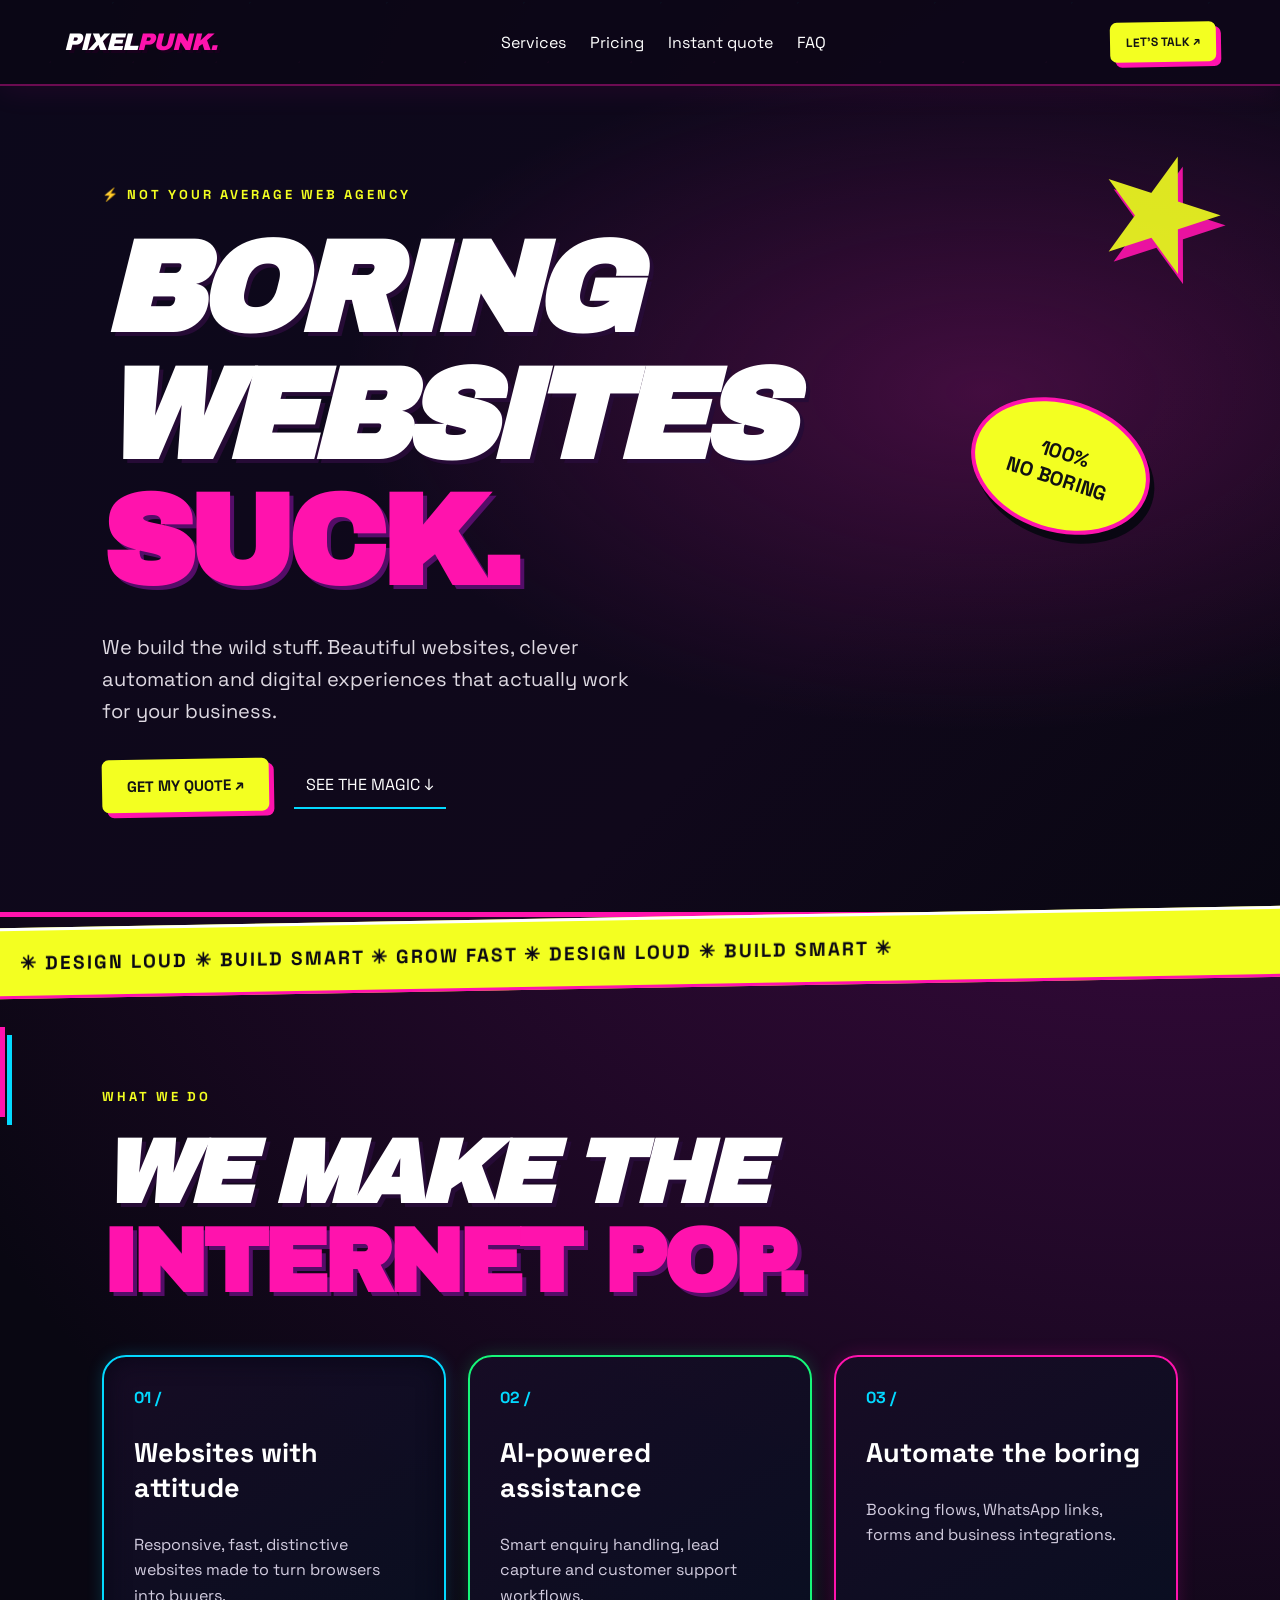
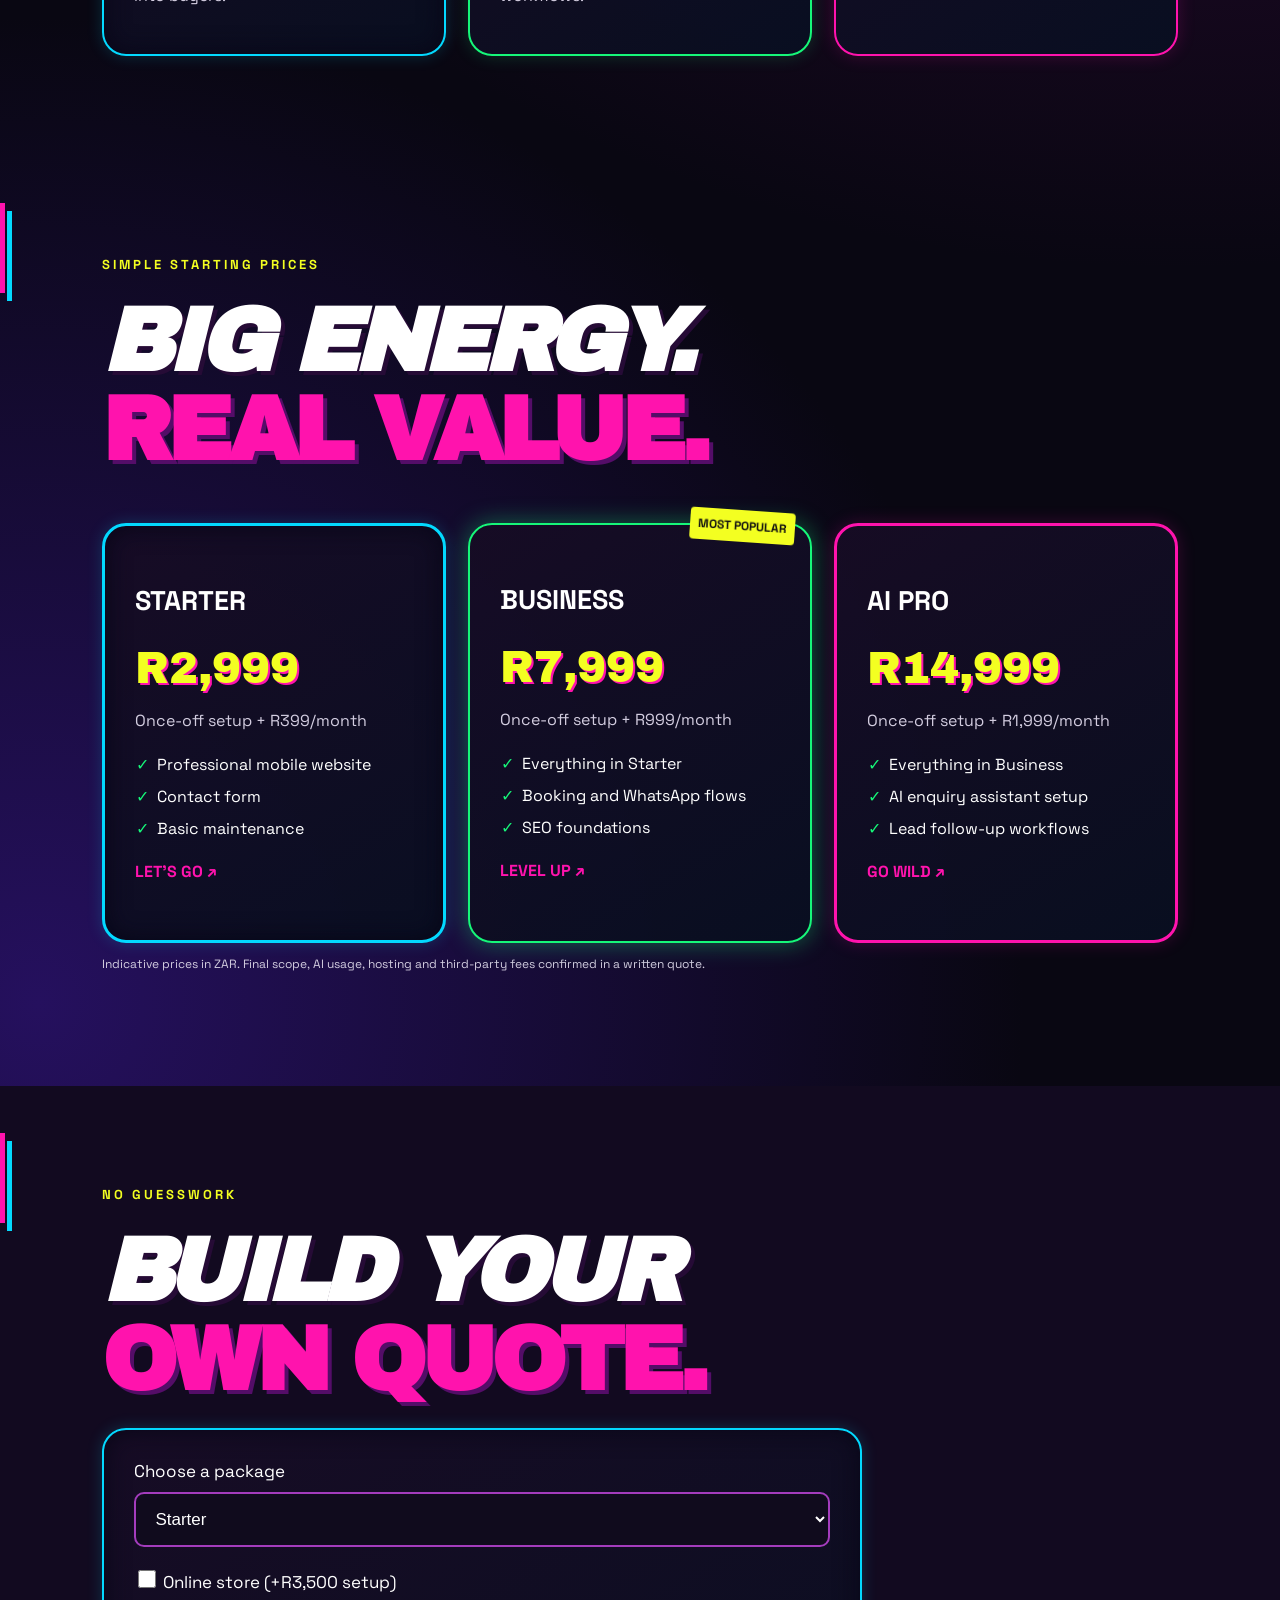
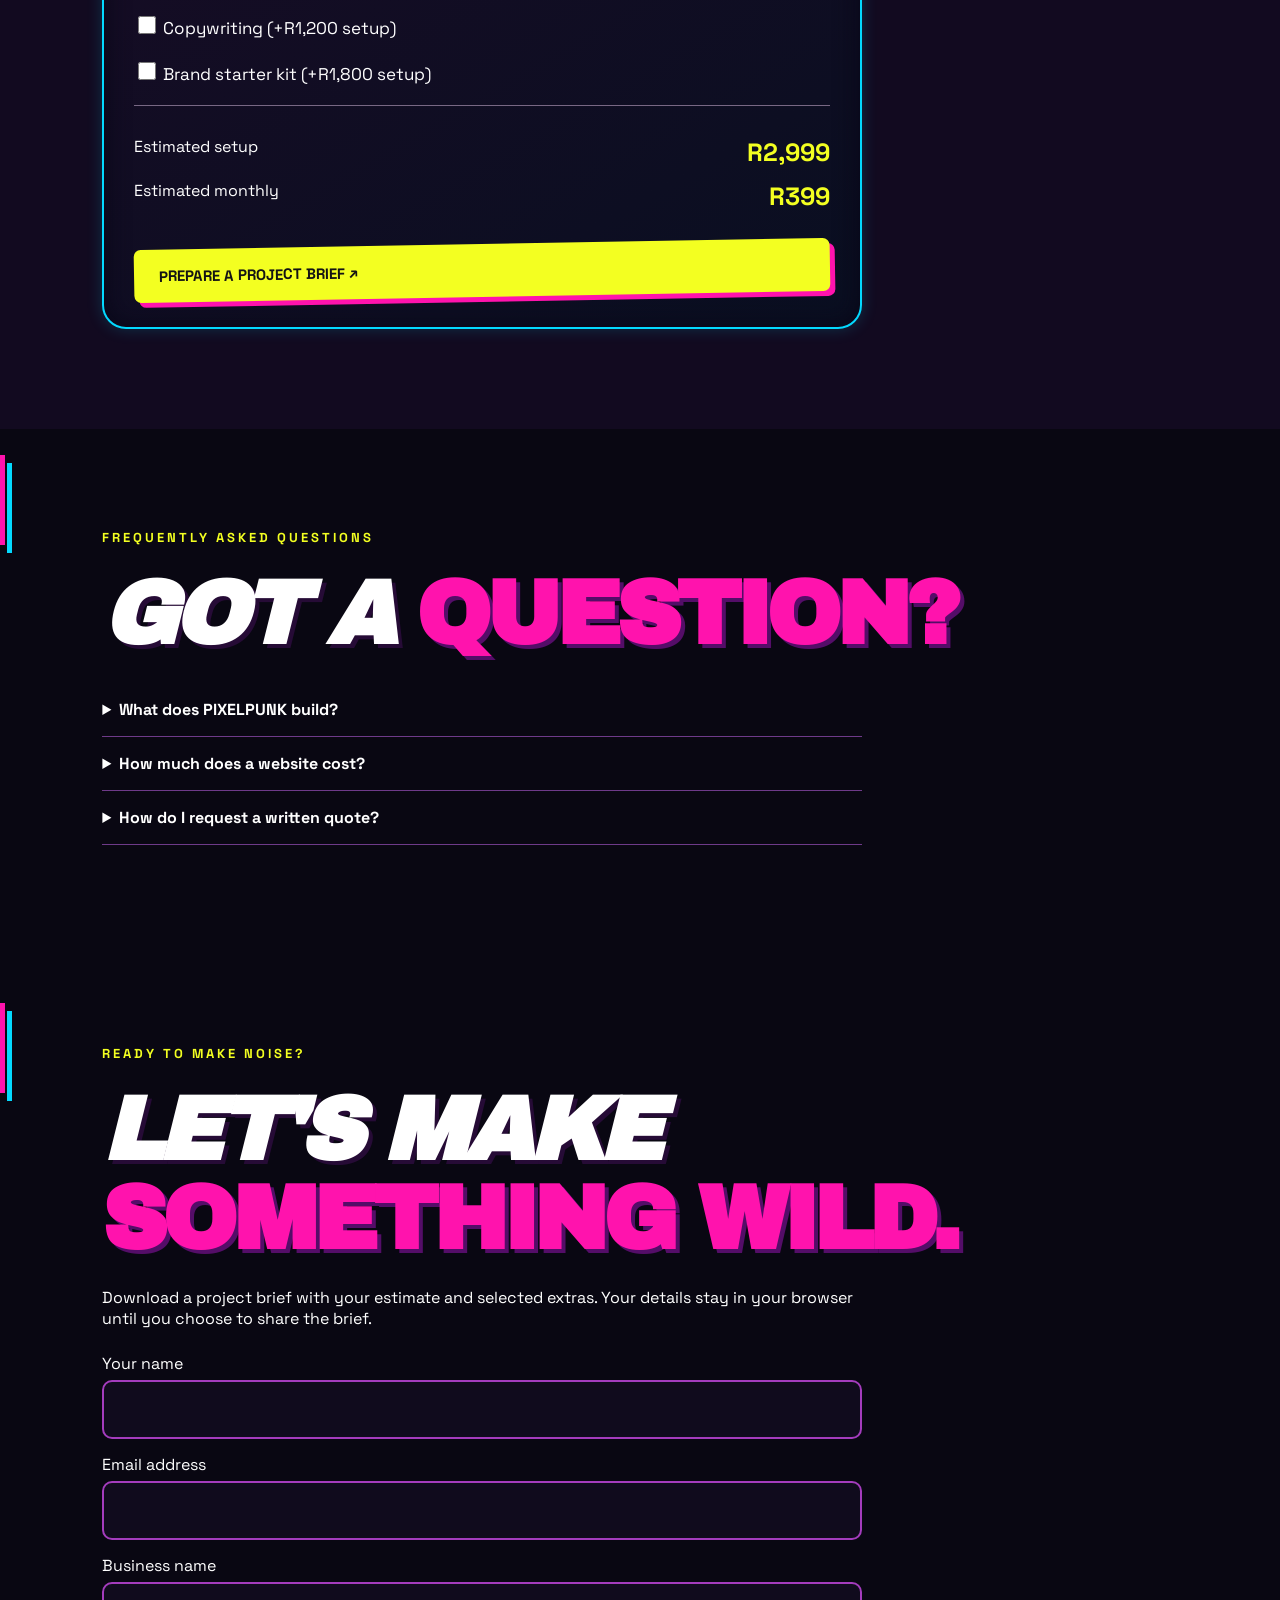
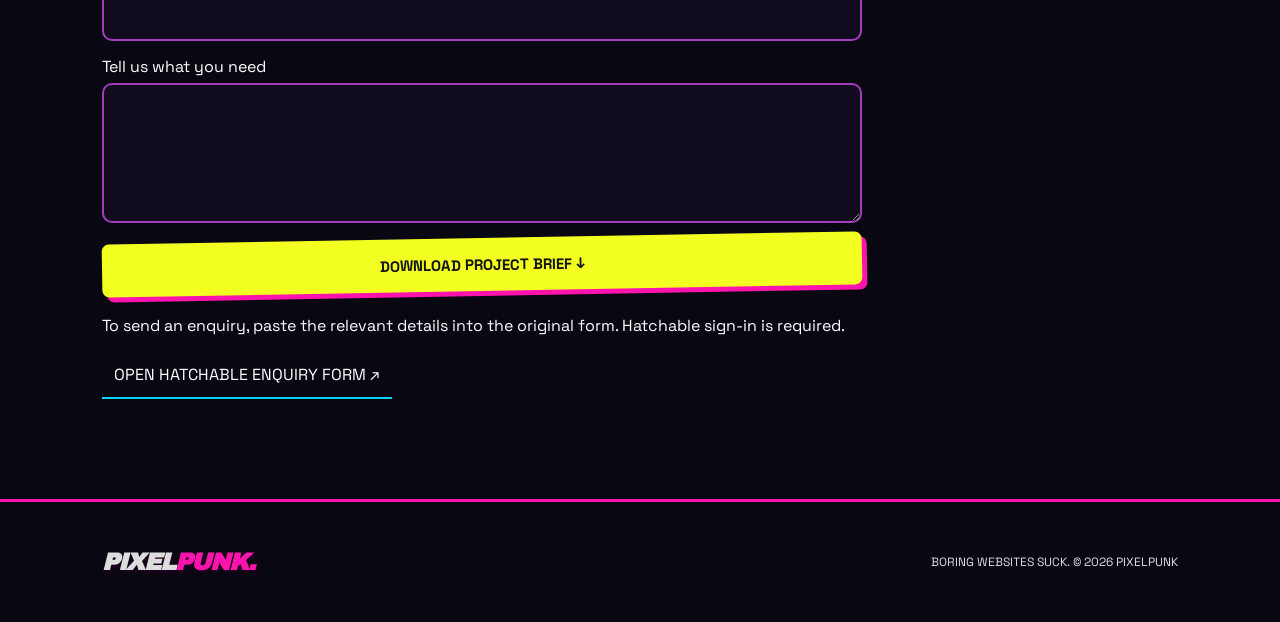
==== site/index.html @ e545143e "Migrate PIXELPUNK marketing site to GitHub Pages" ====
<!doctype html><html lang="en"><meta charset="utf-8"><meta name="viewport" content="width=device-width,initial-scale=1"><meta name="description" content="PIXELPUNK builds bold websites and smart business automations."><title>PIXELPUNK — Boring websites suck.</title><link rel="stylesheet" href="./style.css">
<body>
<header><a class="logo" href="./">PIXEL<span>PUNK.</span></a><nav><a href="#services">Services</a><a href="#pricing">Pricing</a><a href="#quote">Instant quote</a><a href="#help">FAQ</a></nav><a class="btn small" href="#contact">LET'S TALK ↗</a></header>
<main>
<section class="hero"><div class="eyebrow">⚡ NOT YOUR AVERAGE WEB AGENCY</div><h1>BORING<br>WEBSITES<br><em>SUCK.</em></h1><p>We build the wild stuff. Beautiful websites, clever automation and digital experiences that actually work for your business.</p><div class="actions"><a class="btn" href="#quote">GET MY QUOTE ↗</a><a class="outline" href="#services">SEE THE MAGIC ↓</a></div><div class="sticker">100%<br>NO BORING</div></section>
<section class="marquee">✳ DESIGN LOUD ✳ BUILD SMART ✳ GROW FAST ✳ DESIGN LOUD ✳ BUILD SMART ✳</section>
<section id="services"><div class="eyebrow">WHAT WE DO</div><h2>WE MAKE THE<br><em>INTERNET POP.</em></h2><div class="cards">
<article><b>01 /</b><h3>Websites with attitude</h3><p>Responsive, fast, distinctive websites made to turn browsers into buyers.</p></article>
<article><b>02 /</b><h3>AI-powered assistance</h3><p>Smart enquiry handling, lead capture and customer support workflows.</p></article>
<article><b>03 /</b><h3>Automate the boring</h3><p>Booking flows, WhatsApp links, forms and business integrations.</p></article></div></section>
<section id="pricing"><div class="eyebrow">SIMPLE STARTING PRICES</div><h2>BIG ENERGY.<br><em>REAL VALUE.</em></h2><div class="cards pricing">
<article><h3>STARTER</h3><div class="price">R2,999</div><p>Once-off setup + R399/month</p><ul><li>Professional mobile website</li><li>Contact form</li><li>Basic maintenance</li></ul><a href="#contact">LET'S GO ↗</a></article>
<article class="featured"><div class="flag">MOST POPULAR</div><h3>BUSINESS</h3><div class="price">R7,999</div><p>Once-off setup + R999/month</p><ul><li>Everything in Starter</li><li>Booking and WhatsApp flows</li><li>SEO foundations</li></ul><a href="#contact">LEVEL UP ↗</a></article>
<article><h3>AI PRO</h3><div class="price">R14,999</div><p>Once-off setup + R1,999/month</p><ul><li>Everything in Business</li><li>AI enquiry assistant setup</li><li>Lead follow-up workflows</li></ul><a href="#contact">GO WILD ↗</a></article></div><p class="fine">Indicative prices in ZAR. Final scope, AI usage, hosting and third-party fees confirmed in a written quote.</p></section>
<section id="quote"><div class="eyebrow">NO GUESSWORK</div><h2>BUILD YOUR<br><em>OWN QUOTE.</em></h2><div class="quote"><label>Choose a package<select id="package"><option value="0">Starter</option><option value="1">Business</option><option value="2">AI Pro</option></select></label><label><input type="checkbox" id="shop"> Online store (+R3,500 setup)</label><label><input type="checkbox" id="copy"> Copywriting (+R1,200 setup)</label><label><input type="checkbox" id="brand"> Brand starter kit (+R1,800 setup)</label><div class="total" aria-live="polite"><div>Estimated setup <strong id="setup">R2,999</strong></div><div>Estimated monthly <strong id="monthly">R399</strong></div></div><a class="btn" href="#contact">PREPARE A PROJECT BRIEF ↗</a></div></section>
<section id="help"><div class="eyebrow">FREQUENTLY ASKED QUESTIONS</div><h2>GOT A <em>QUESTION?</em></h2>
<div class="faq">
<details><summary>What does PIXELPUNK build?</summary><p>We build responsive websites, booking and WhatsApp flows, and AI-powered enquiry and follow-up workflows.</p></details>
<details><summary>How much does a website cost?</summary><p>See our <a href="#pricing">starting prices</a> and use the <a href="#quote">quote calculator</a> to estimate setup and monthly costs in ZAR. Final scope and fees are confirmed in a written quote.</p></details>
<details><summary>How do I request a written quote?</summary><p>Download your <a href="#contact">project brief</a>, then use the original Hatchable enquiry form after signing in.</p></details>
</div></section>
<section id="contact"><div class="eyebrow">READY TO MAKE NOISE?</div><h2>LET'S MAKE<br><em>SOMETHING WILD.</em></h2><p>Download a project brief with your estimate and selected extras. Your details stay in your browser until you choose to share the brief.</p>
<form id="lead">
<label>Your name<input name="name" autocomplete="name" required maxlength="120"></label>
<label>Email address<input name="email" type="email" autocomplete="email" required maxlength="200"></label>
<label>Business name<input name="business" autocomplete="organization" required maxlength="150"></label>
<label>Tell us what you need<textarea name="details" maxlength="3000" required></textarea></label>
<button class="btn" type="submit" disabled>DOWNLOAD PROJECT BRIEF ↓</button>
<noscript>Enable JavaScript to calculate your estimate and download your brief.</noscript>
</form>
<p>To send an enquiry, paste the relevant details into the original form. Hatchable sign-in is required.</p>
<a class="outline" href="https://pixelpunk.hatchable.site/brief.html">OPEN HATCHABLE ENQUIRY FORM ↗</a></section></main>
<footer><strong>PIXEL<span>PUNK.</span></strong><p>BORING WEBSITES SUCK. © 2026 PIXELPUNK</p></footer>
<script src="./app.js"></script></body></html>
---- site/style.css ----
@import url('https://fonts.googleapis.com/css2?family=Space+Grotesk:wght@400;500;600;700&family=Archivo+Black&display=swap');:root{--dark:#111016;--lime:#e1ff42;--pink:#ff4dba;--muted:#bcb7c6}*{box-sizing:border-box}html{scroll-behavior:smooth}body{margin:0;background:var(--dark);color:#fff;font-family:'Space Grotesk',sans-serif}a{color:inherit;text-decoration:none}header{display:flex;align-items:center;justify-content:space-between;gap:20px;padding:22px 5%;border-bottom:1px solid #36323b}header nav{display:flex;gap:24px}header nav a:hover{color:var(--lime)}.logo,footer strong{font-family:'Archivo Black';font-size:24px;letter-spacing:-2px}.logo span,footer span{color:var(--pink)}.btn{display:inline-block;border:0;background:var(--lime);color:#141414;padding:17px 25px;font-family:inherit;font-size:15px;font-weight:700;cursor:pointer;transform:rotate(-1deg)}.btn:hover{background:var(--pink)}.small{font-size:12px;padding:12px 16px}.hero{min-height:690px;padding:100px 8%;position:relative;overflow:hidden;background:radial-gradient(ellipse at 85% 45%,#642057 0,transparent 42%)}.eyebrow{color:var(--lime);font-weight:700;letter-spacing:3px;font-size:13px}.hero h1,h2{font-family:'Archivo Black';font-weight:900;letter-spacing:-5px;line-height:.99;margin:24px 0;font-size:clamp(65px,11vw,155px)}em{color:var(--pink);font-style:normal}.hero p{max-width:540px;color:#ded9e2;font-size:20px;line-height:1.6}.actions{display:flex;gap:25px;align-items:center;margin-top:32px}.outline{border-bottom:2px solid var(--pink);padding:12px}.sticker{position:absolute;right:10%;top:38%;border-radius:50%;background:var(--lime);color:#111;font-weight:900;text-align:center;padding:36px;transform:rotate(18deg);font-size:20px}.marquee{background:var(--lime);color:#151515;font-weight:900;font-size:19px;padding:20px;overflow:hidden;white-space:nowrap;letter-spacing:2px}section:not(.hero):not(.marquee){padding:100px 8%}h2{font-size:clamp(48px,7vw,100px)}.cards{display:grid;grid-template-columns:repeat(3,1fr);gap:18px;margin-top:48px}.cards article{position:relative;background:#211d29;border:1px solid #4b4353;padding:32px;min-height:245px}.cards article b{color:var(--pink)}h3{font-size:27px}.cards p,.fine{color:var(--muted);line-height:1.6}.pricing article{min-height:410px}.pricing .featured{border:2px solid var(--lime)}.flag{position:absolute;top:-15px;right:15px;background:var(--lime);color:#111;padding:8px;font-weight:bold;font-size:12px}.price{font-family:'Archivo Black';font-size:38px;color:var(--lime)}ul{padding-left:22px;line-height:2}.pricing article a{color:var(--pink);font-weight:bold}.fine{font-size:12px}#quote{background:#1d1823}.quote{max-width:660px;display:grid;gap:20px;background:#2a2432;padding:32px;border:1px solid #57485f}.quote label{display:block;font-size:17px}.quote select{display:block;margin-top:10px;width:100%;padding:15px;background:#141019;color:white;border:1px solid #786884;font-size:17px}.quote input{accent-color:var(--lime);width:18px;height:18px}.total{border-top:1px solid #786884;padding-top:18px}.total div{display:flex;justify-content:space-between;margin:12px 0}.total strong{color:var(--lime);font-size:25px}form{max-width:680px;display:grid;gap:15px}form input,form textarea{background:#211c28;border:1px solid #5c5165;color:white;padding:17px;font:inherit;width:100%}form textarea{min-height:140px}#feedback{color:var(--lime)}footer{display:flex;align-items:center;justify-content:space-between;gap:20px;padding:40px 8%;border-top:1px solid #38313f;color:#ddd}footer p{font-size:12px}@media(max-width:800px){header nav{display:none}.hero{padding:90px 6%;min-height:620px}.sticker{top:45%;right:5%;padding:16px;font-size:12px;opacity:.8}.cards{grid-template-columns:1fr}section:not(.hero):not(.marquee){padding:65px 6%}h2,.hero h1{letter-spacing:-3px}footer{flex-direction:column;align-items:flex-start}}
/* PIXELPUNK poster identity — universal brand system */
:root{--dark:#090712;--lime:#f3ff21;--pink:#ff13ad;--cyan:#03d9ff;--purple:#ad35ff;--green:#16f779;--muted:#d3cde0;--panel:#100b1d;--stroke:#6e3a89}body{background:radial-gradient(circle at 92% 8%,#440a48 0,transparent 28%),radial-gradient(circle at 3% 48%,#25105e 0,transparent 32%),#090712;color:#fff;min-height:100vh}body:before{content:"";position:fixed;inset:0;z-index:-1;pointer-events:none;opacity:.28;background-image:radial-gradient(#ff15a4 1px,transparent 1px),radial-gradient(#08d9ff 1px,transparent 1px);background-size:83px 83px,137px 137px;background-position:9px 21px,44px 71px}header{background:#0a0715e8;border-bottom:2px solid #ff13ad66;box-shadow:0 5px 30px #ff13ad14;position:relative;z-index:2}.logo,footer strong{font-style:italic;text-shadow:3px 3px 0 #18001c;letter-spacing:-1px}.logo span,footer span{color:var(--pink)}.btn,button:not(.btn){border-radius:7px;box-shadow:5px 5px 0 #ff13ad;font-weight:900;transition:transform .2s,box-shadow .2s}.btn:hover,button:hover{transform:translate(-2px,-2px) rotate(-1deg);box-shadow:7px 7px 0 #03d9ff}.hero{background:radial-gradient(ellipse at 77% 37%,#64105799 0,transparent 46%),linear-gradient(135deg,#0c081b,#10081b 65%,#090712);border-bottom:5px solid var(--pink);min-height:600px}.hero:after{content:"★";position:absolute;right:4%;top:6%;font-size:clamp(70px,12vw,180px);line-height:1;color:var(--lime);transform:rotate(18deg);text-shadow:8px 8px 0 #ff13ad;opacity:.9;pointer-events:none}.hero h1,h2{font-style:italic;text-transform:uppercase;text-shadow:4px 4px 0 #260b36;letter-spacing:-.055em}.hero h1{font-size:clamp(62px,10vw,150px);position:relative;z-index:1}.hero em,h2 em{color:var(--pink);text-shadow:4px 4px 0 #540d68}.eyebrow{color:var(--lime);font-weight:900}.marquee{background:var(--lime);color:#090712;transform:skewY(-1deg);border-top:3px solid #fff;border-bottom:3px solid #ff13ad}.cards{gap:22px}.cards article,.quote,article.quote{background:linear-gradient(150deg,#170c25f5,#090f21f5);border:2px solid var(--cyan);border-radius:24px;box-shadow:0 0 16px #00d9ff30,inset 0 0 24px #080617;padding:30px;transition:transform .2s,box-shadow .2s}.cards article:nth-child(3n + 2){border-color:var(--green);box-shadow:0 0 18px #16f77930}.cards article:nth-child(3n){border-color:var(--pink);box-shadow:0 0 18px #ff13ad30}.cards article:hover{transform:translateY(-5px)}.cards article b{color:var(--cyan)}.cards article h3{font-weight:900;color:white}.pricing article{border-width:3px;min-height:420px}.pricing article.featured{border-color:var(--green);box-shadow:0 0 24px #16f77960}.pricing article .price{color:var(--lime);text-shadow:2px 2px 0 #ff13ad;font-size:clamp(35px,3.4vw,56px)}.pricing article ul{list-style:"✓  ";padding-left:22px}.pricing article li::marker{color:var(--green)}.flag{border-radius:4px;transform:rotate(4deg)}.sticker{background:var(--lime);border:4px solid #ff13ad;box-shadow:7px 7px 0 #090712}.outline{border-color:var(--cyan)}.quote,form{max-width:760px}input,textarea,select,form input,form textarea,.quote select{border:2px solid #a43cbd;background:#100b1d;color:#fff;border-radius:10px;outline-offset:3px}input:focus,textarea:focus,select:focus{outline:2px solid var(--cyan)}section:not(.hero):not(.marquee){position:relative}section:not(.hero):not(.marquee):before{content:"";position:absolute;left:0;top:5%;width:5px;height:90px;background:var(--pink);box-shadow:7px 8px 0 var(--cyan)}#quote{background:#120a20}footer{background:#090712;border-top:3px solid var(--pink)}.fine{color:#d3cde0}button{cursor:pointer}a:focus-visible,button:focus-visible{outline:3px solid var(--lime);outline-offset:3px}@media(max-width:800px){.hero:after{font-size:70px;right:1%;top:4%;opacity:.55}.cards article{border-radius:18px}.hero{min-height:570px}.hero h1{font-size:clamp(56px,12vw,90px)}.btn{max-width:100%}}@media(prefers-reduced-motion:reduce){*,*:before,*:after{scroll-behavior:auto!important;transition:none!important}}
.faq { max-width: 760px; }
.faq details { padding: 16px 0; border-bottom: 1px solid var(--stroke); }
.faq summary { cursor: pointer; font-weight: 700; }
.faq a { text-decoration: underline; }
#lead { margin: 24px 0; }
#lead input, #lead textarea { display: block; margin-top: 6px; }
#contact > p { max-width: 760px; }
#contact > .outline { display: inline-block; max-width: 100%; }
@media (max-width: 420px) {
  .hero h1 { font-size: clamp(40px, 13vw, 56px); }
  h2 { font-size: clamp(33px, 10vw, 48px); }
  .actions, .total div { flex-wrap: wrap; gap: 12px; }
  .sticker { top: 55%; }
}
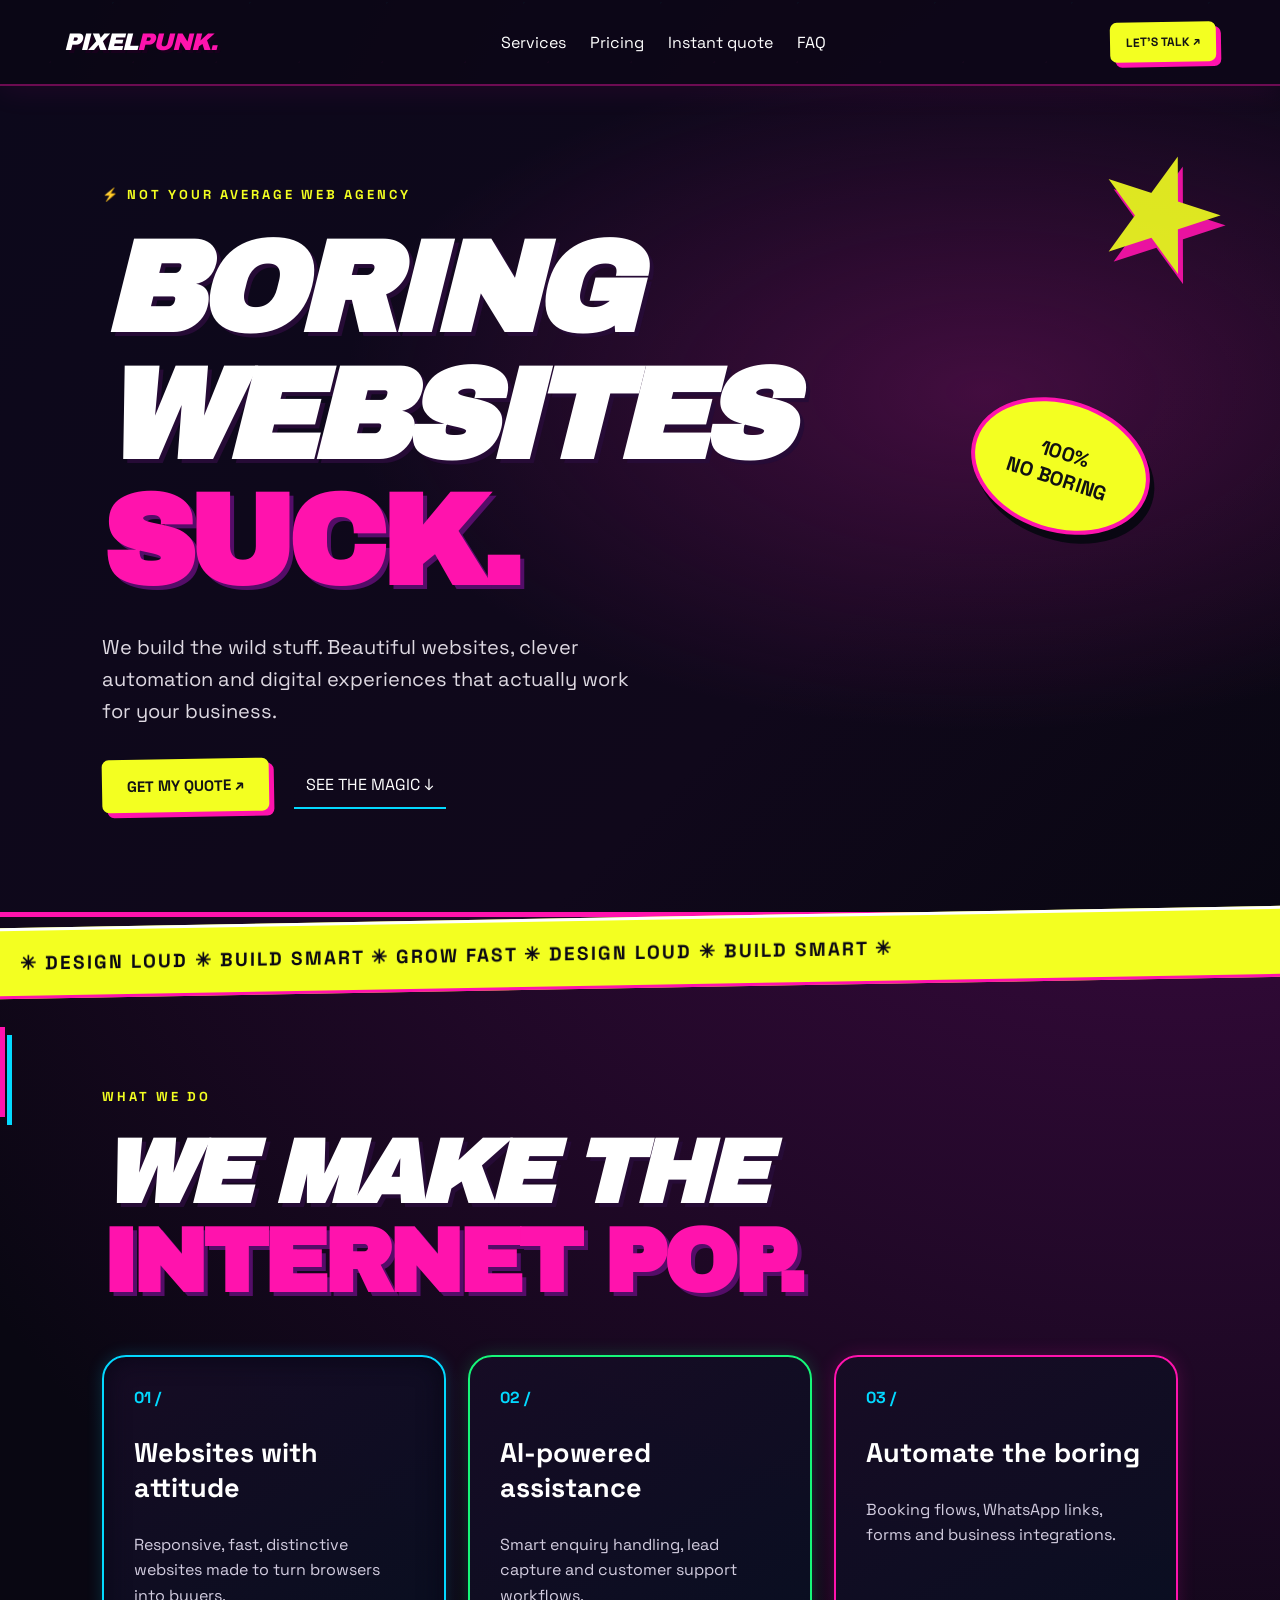
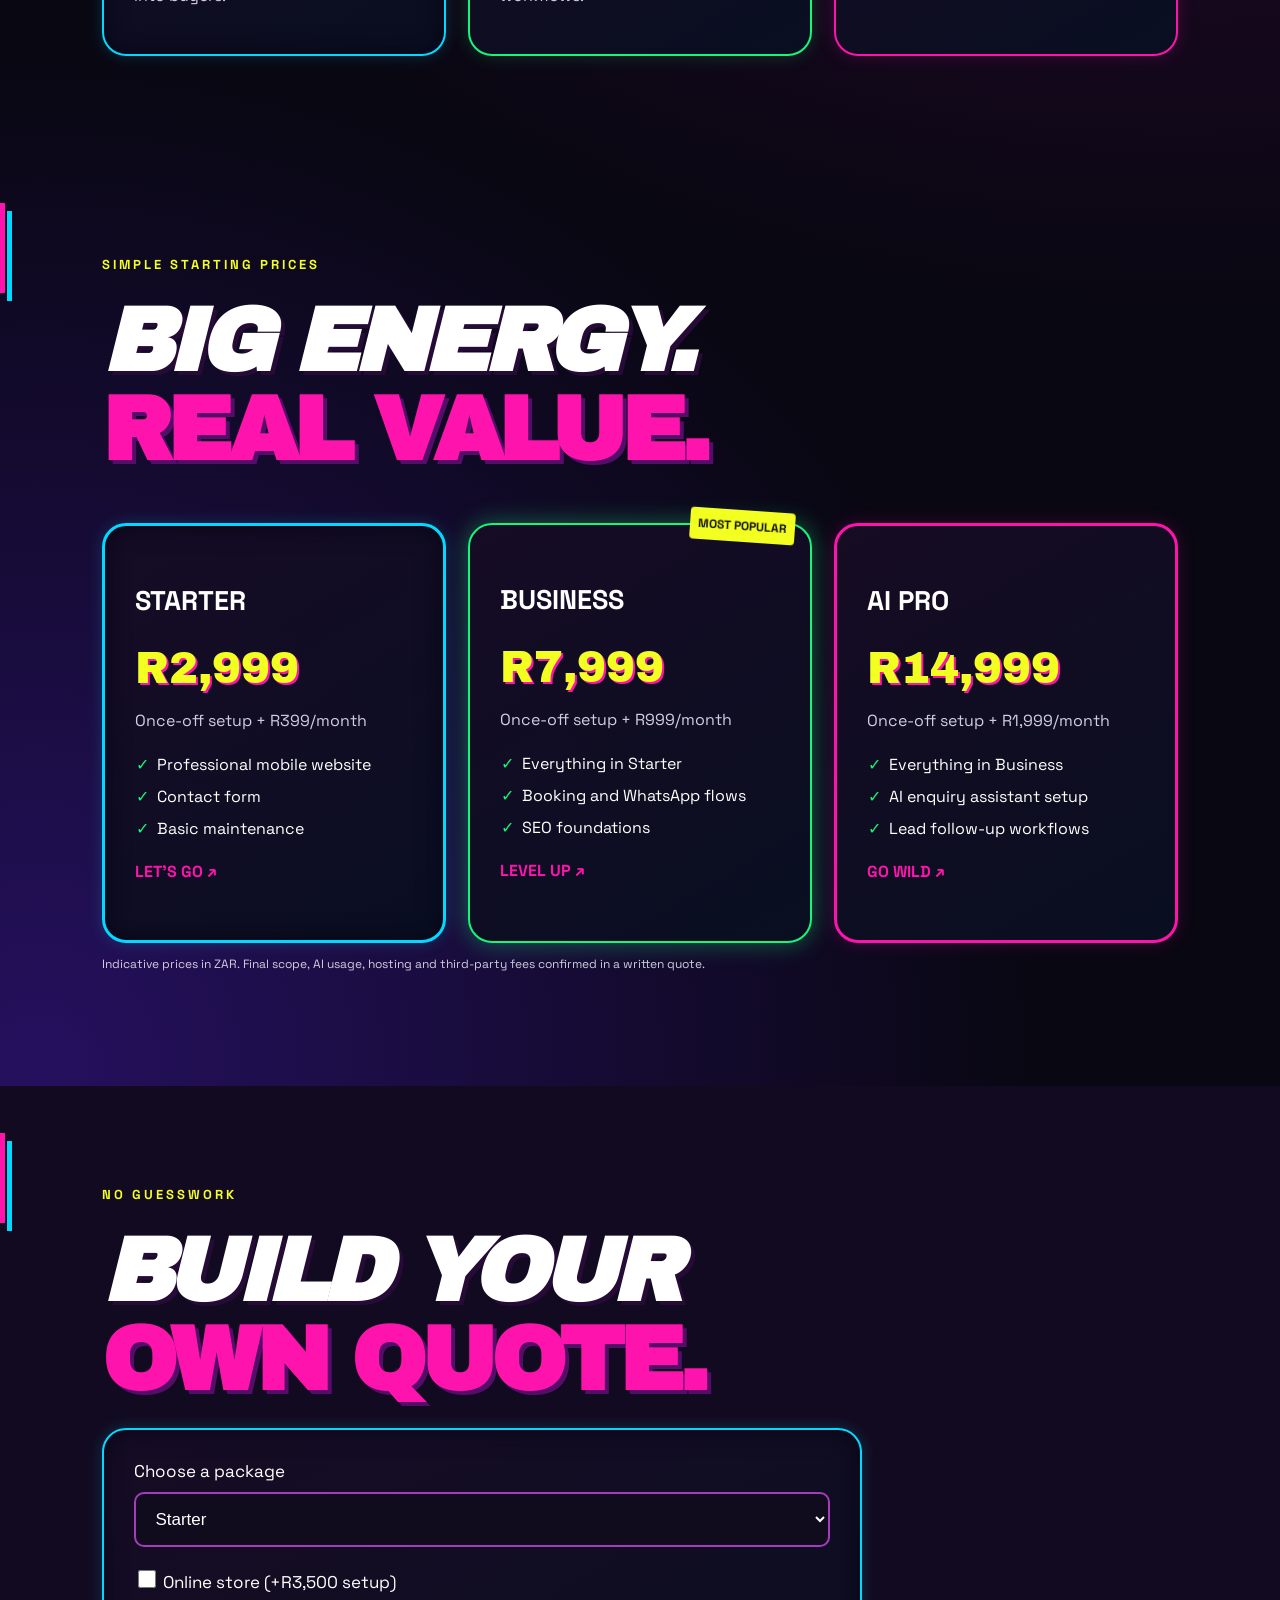
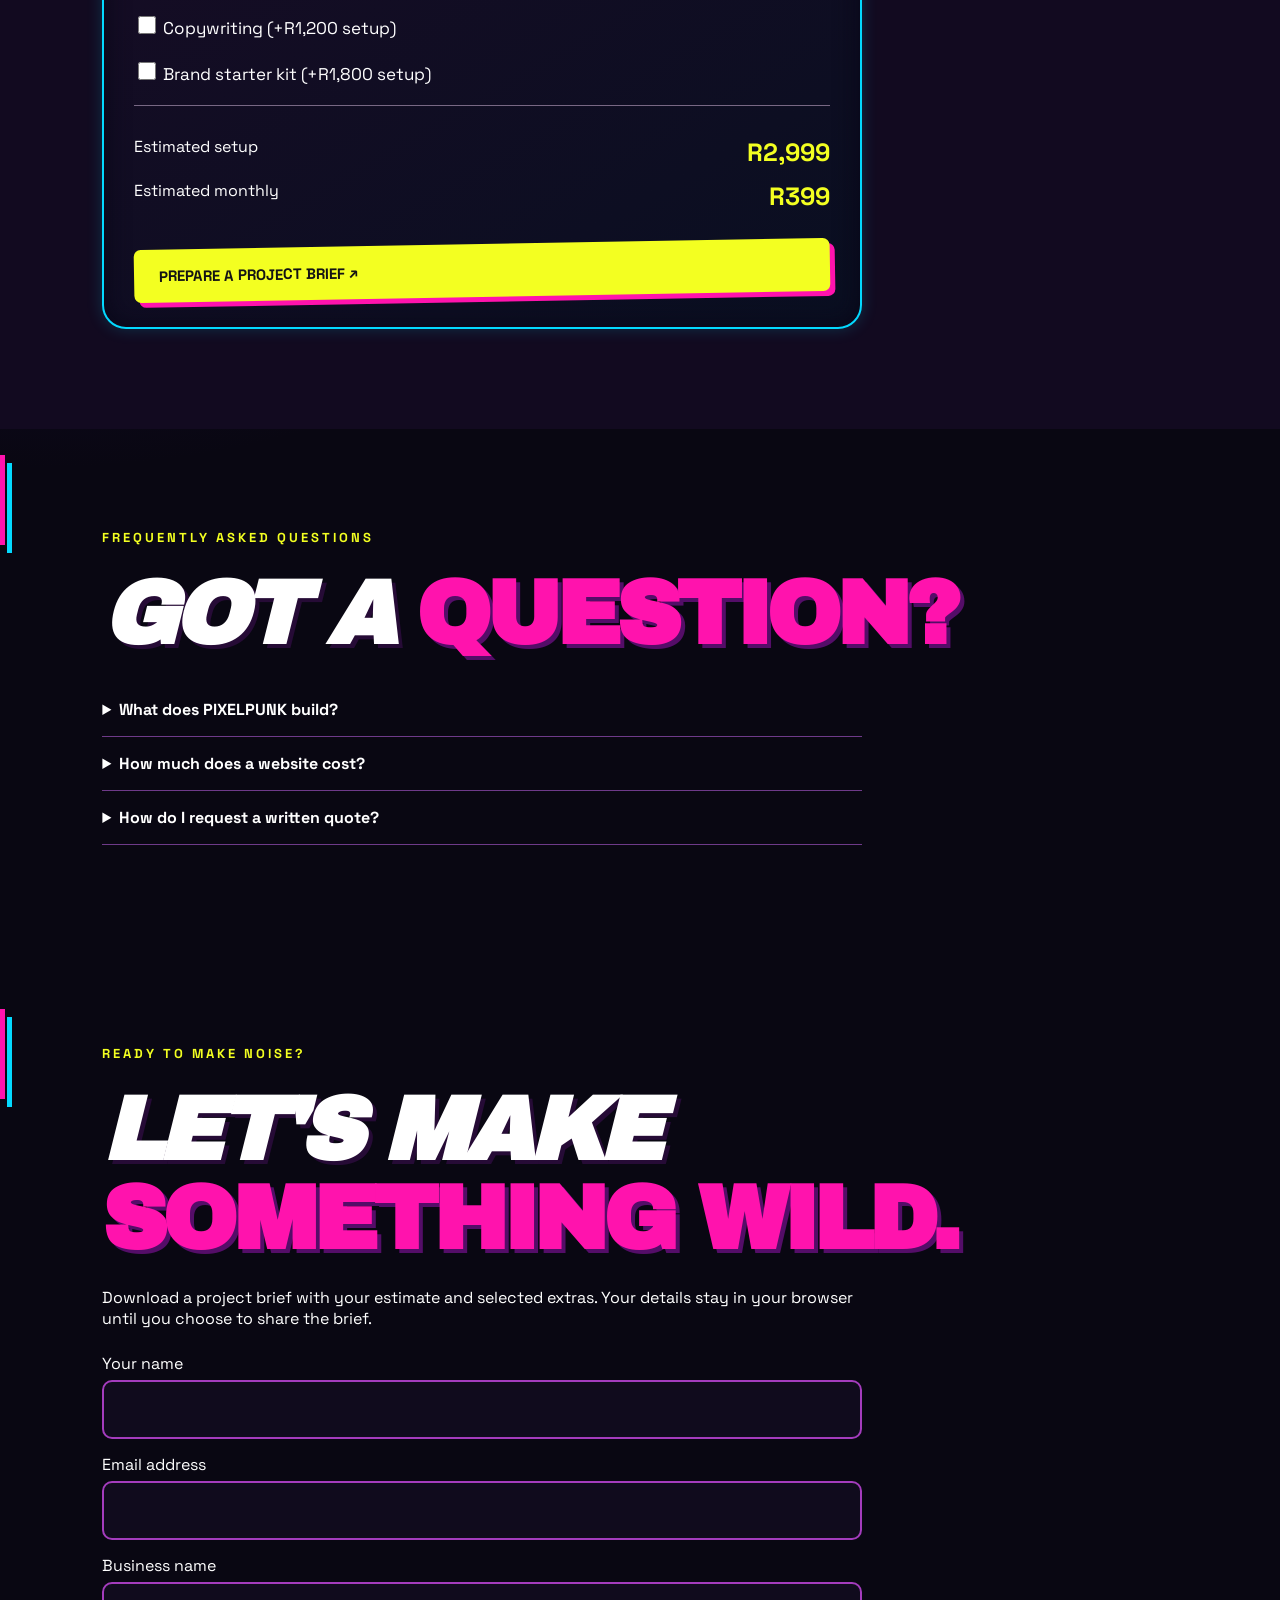
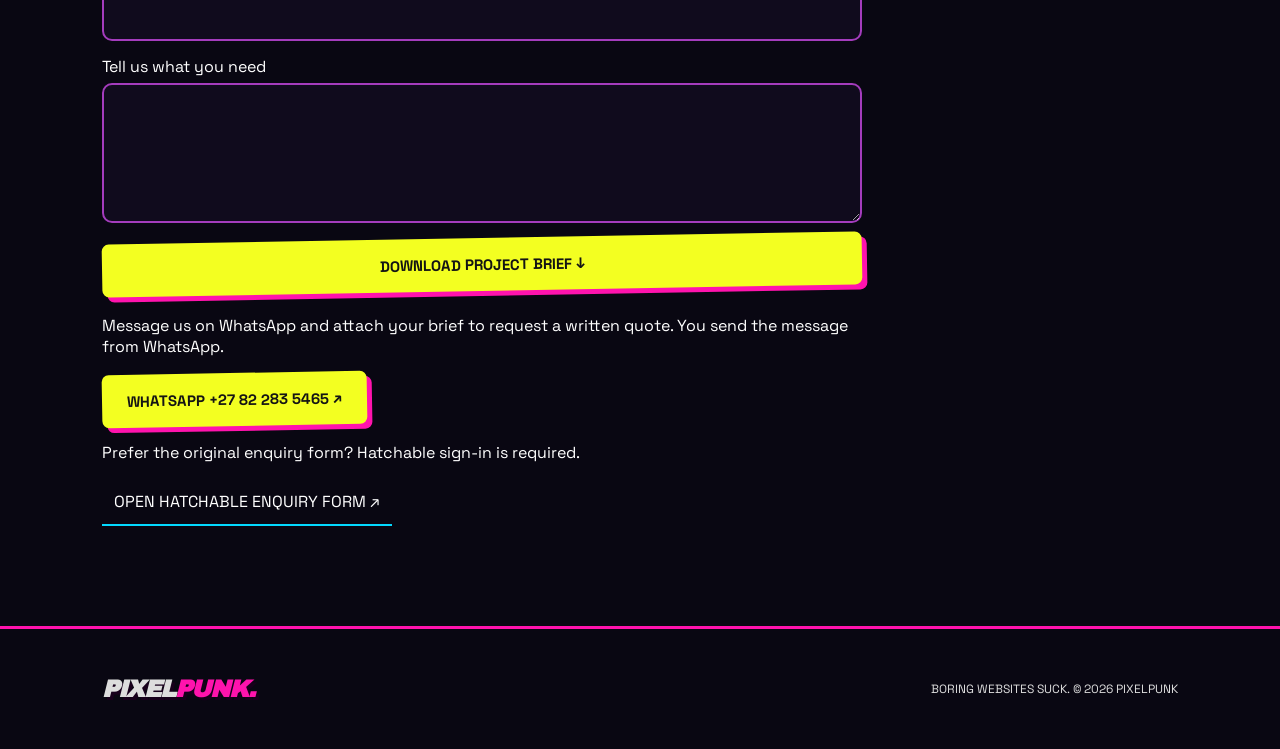
==== commit 4472209c: "Add PIXELPUNK WhatsApp contact" ====
--- a/site/index.html
+++ b/site/index.html
@@ -17,7 +17,7 @@
 <div class="faq">
 <details><summary>What does PIXELPUNK build?</summary><p>We build responsive websites, booking and WhatsApp flows, and AI-powered enquiry and follow-up workflows.</p></details>
 <details><summary>How much does a website cost?</summary><p>See our <a href="#pricing">starting prices</a> and use the <a href="#quote">quote calculator</a> to estimate setup and monthly costs in ZAR. Final scope and fees are confirmed in a written quote.</p></details>
-<details><summary>How do I request a written quote?</summary><p>Download your <a href="#contact">project brief</a>, then use the original Hatchable enquiry form after signing in.</p></details>
+<details><summary>How do I request a written quote?</summary><p>Download your <a href="#contact">project brief</a>, then message us on WhatsApp and attach the brief.</p></details>
 </div></section>
 <section id="contact"><div class="eyebrow">READY TO MAKE NOISE?</div><h2>LET'S MAKE<br><em>SOMETHING WILD.</em></h2><p>Download a project brief with your estimate and selected extras. Your details stay in your browser until you choose to share the brief.</p>
 <form id="lead">
@@ -28,7 +28,9 @@
 <button class="btn" type="submit" disabled>DOWNLOAD PROJECT BRIEF ↓</button>
 <noscript>Enable JavaScript to calculate your estimate and download your brief.</noscript>
 </form>
-<p>To send an enquiry, paste the relevant details into the original form. Hatchable sign-in is required.</p>
+<p>Message us on WhatsApp and attach your brief to request a written quote. You send the message from WhatsApp.</p>
+<a class="btn" href="https://wa.me/27822835465">WHATSAPP +27 82 283 5465 ↗</a>
+<p>Prefer the original enquiry form? Hatchable sign-in is required.</p>
 <a class="outline" href="https://pixelpunk.hatchable.site/brief.html">OPEN HATCHABLE ENQUIRY FORM ↗</a></section></main>
 <footer><strong>PIXEL<span>PUNK.</span></strong><p>BORING WEBSITES SUCK. © 2026 PIXELPUNK</p></footer>
 <script src="./app.js"></script></body></html>
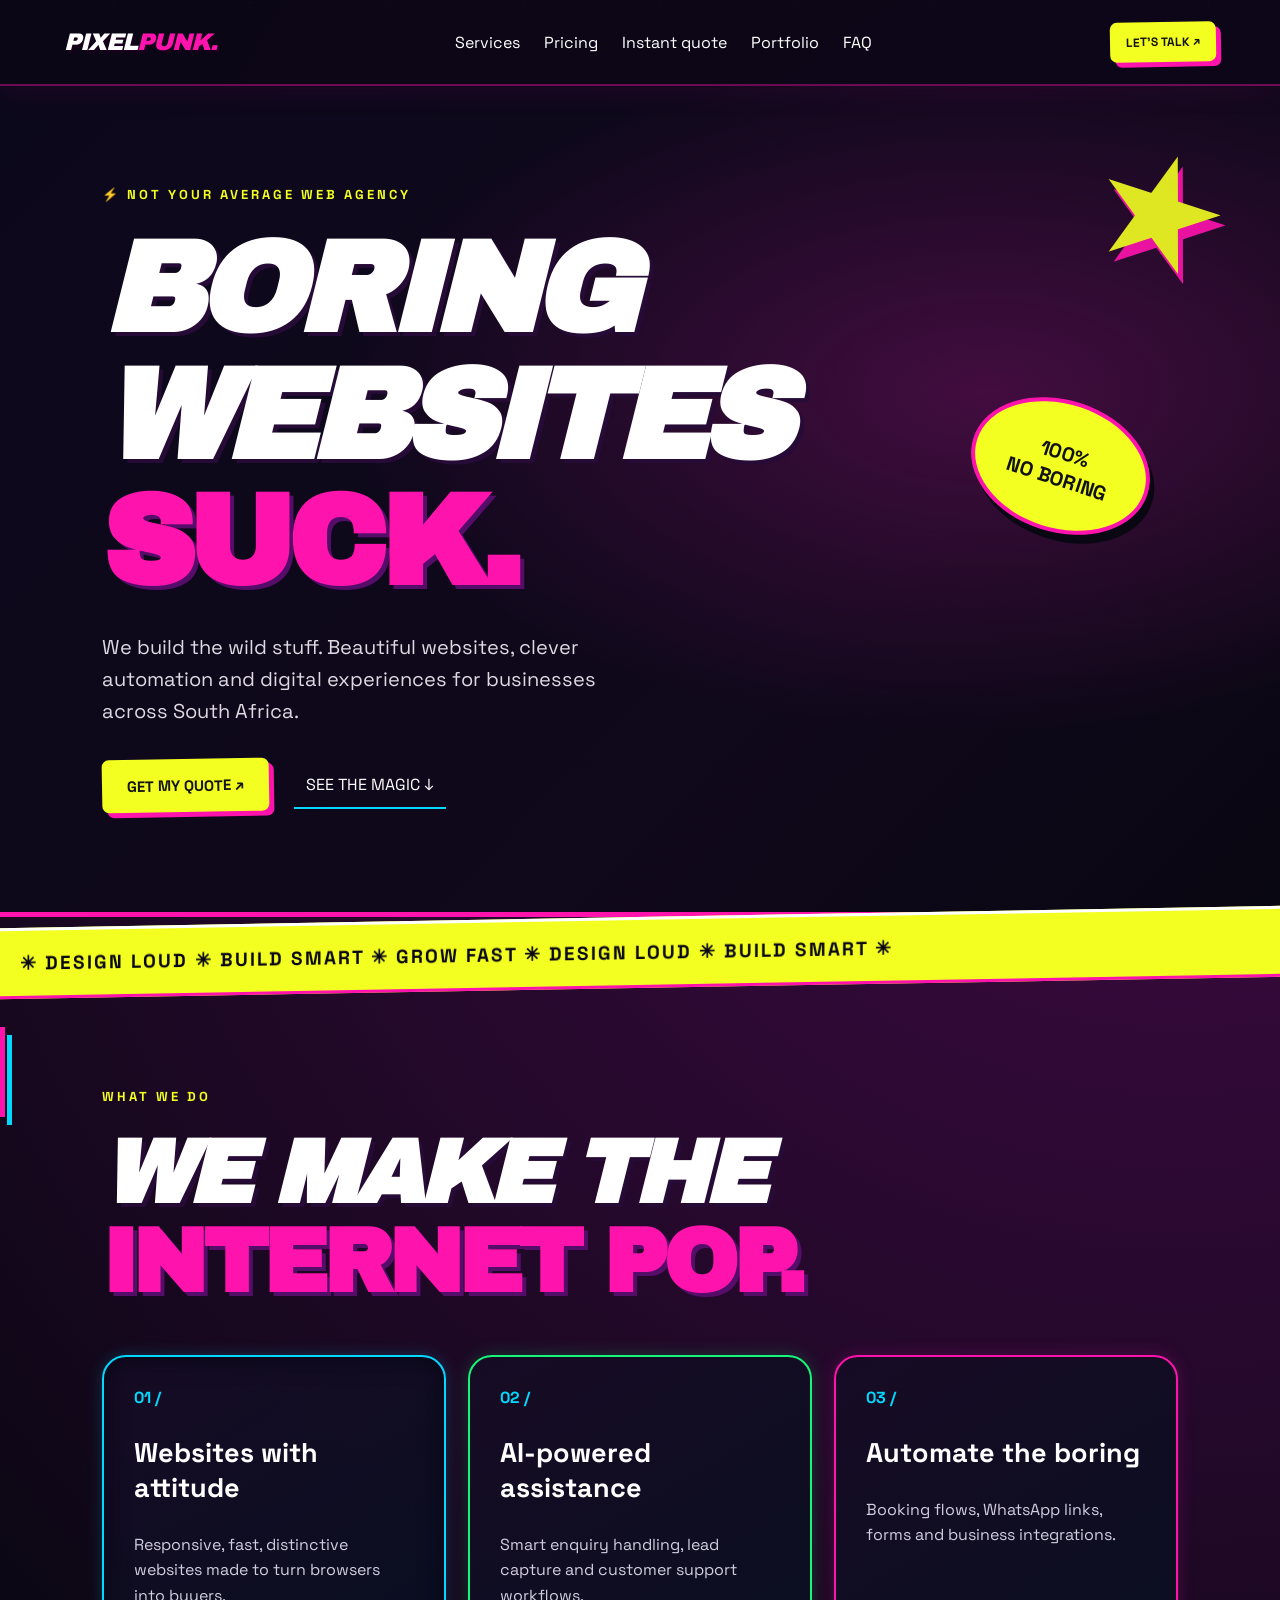
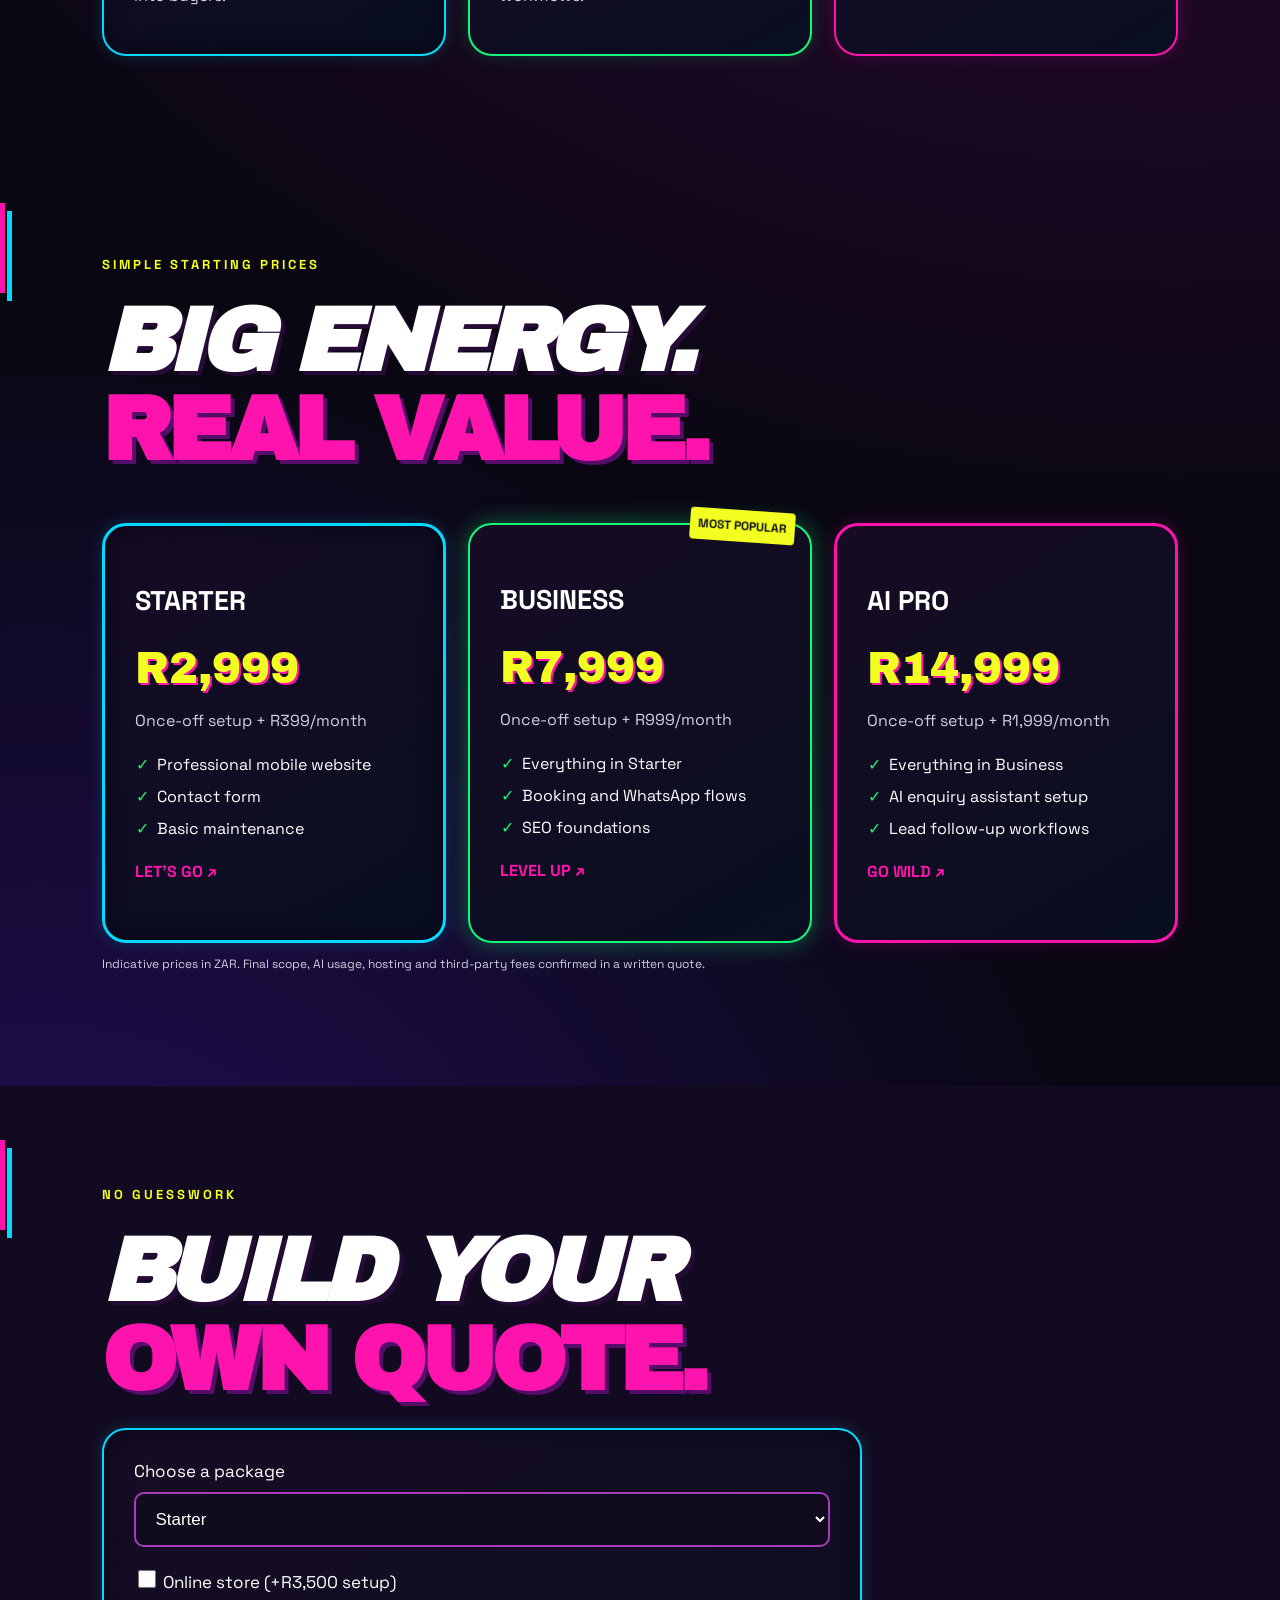
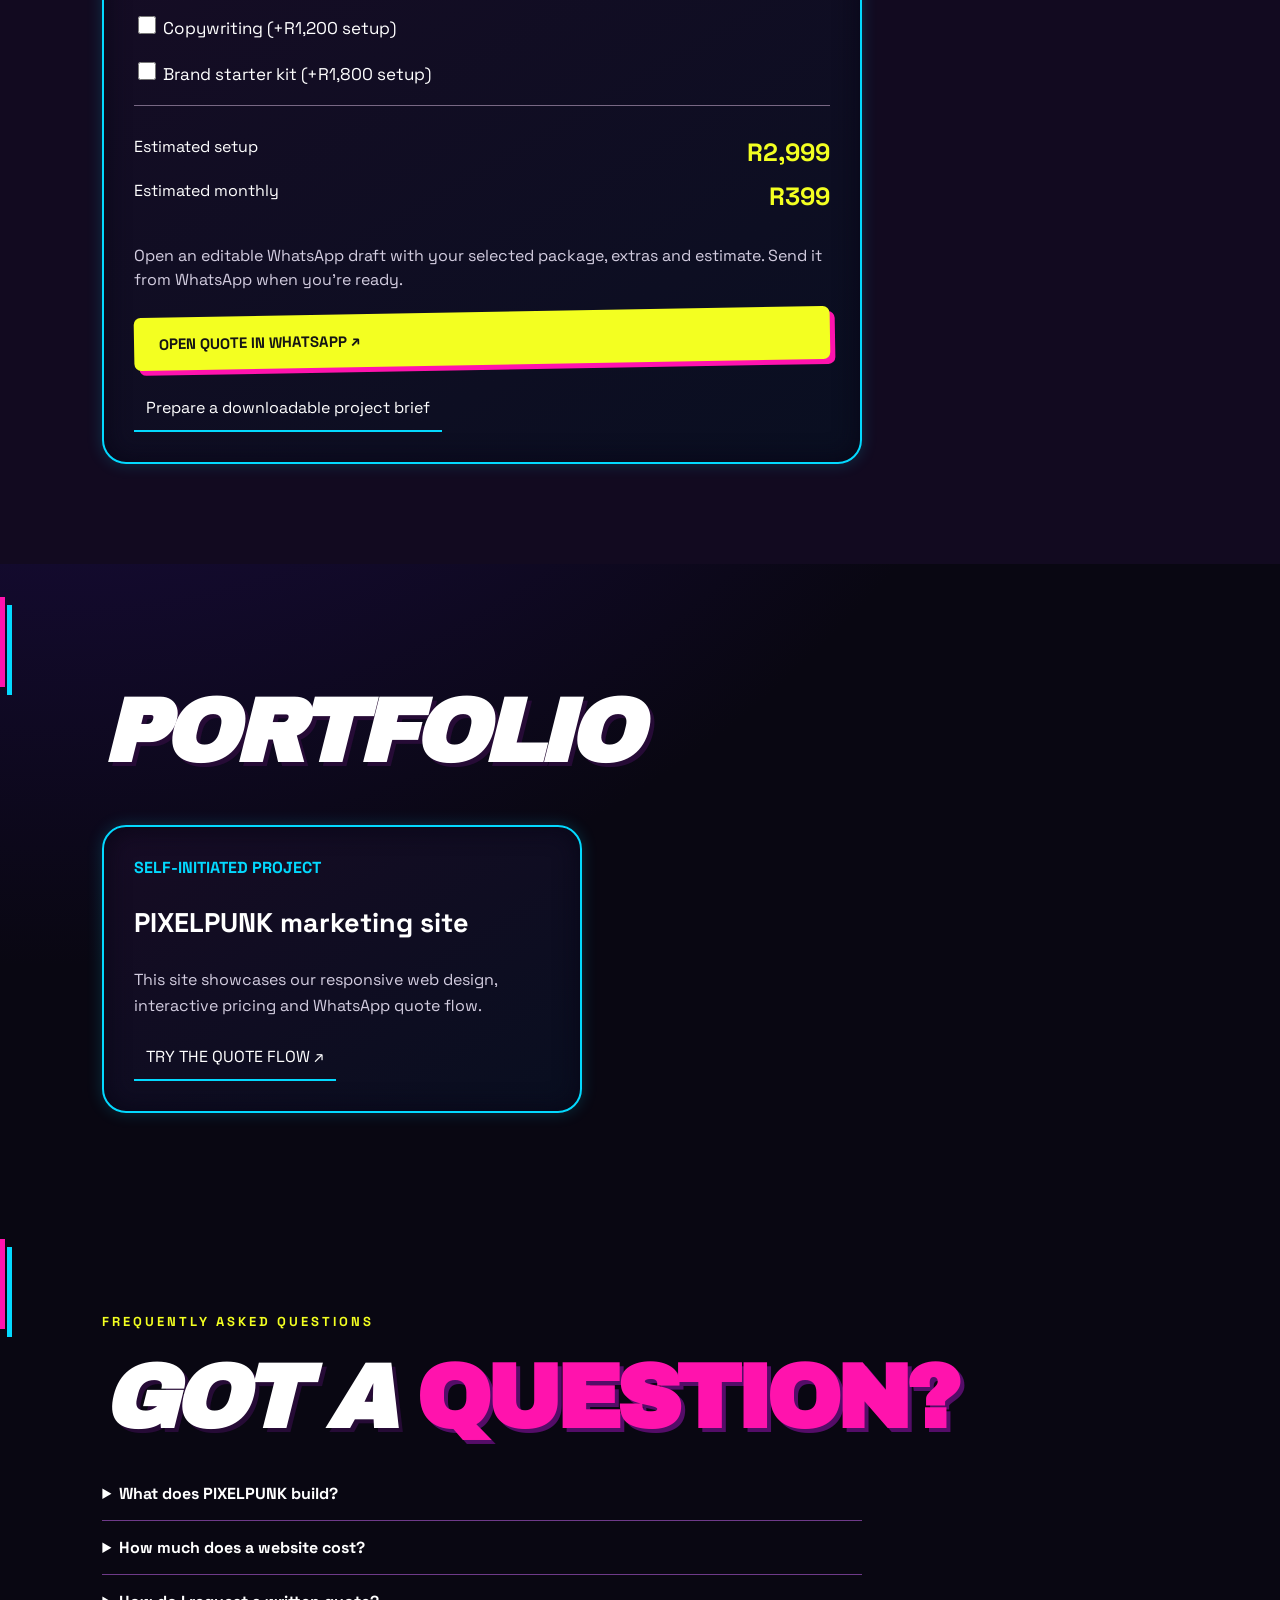
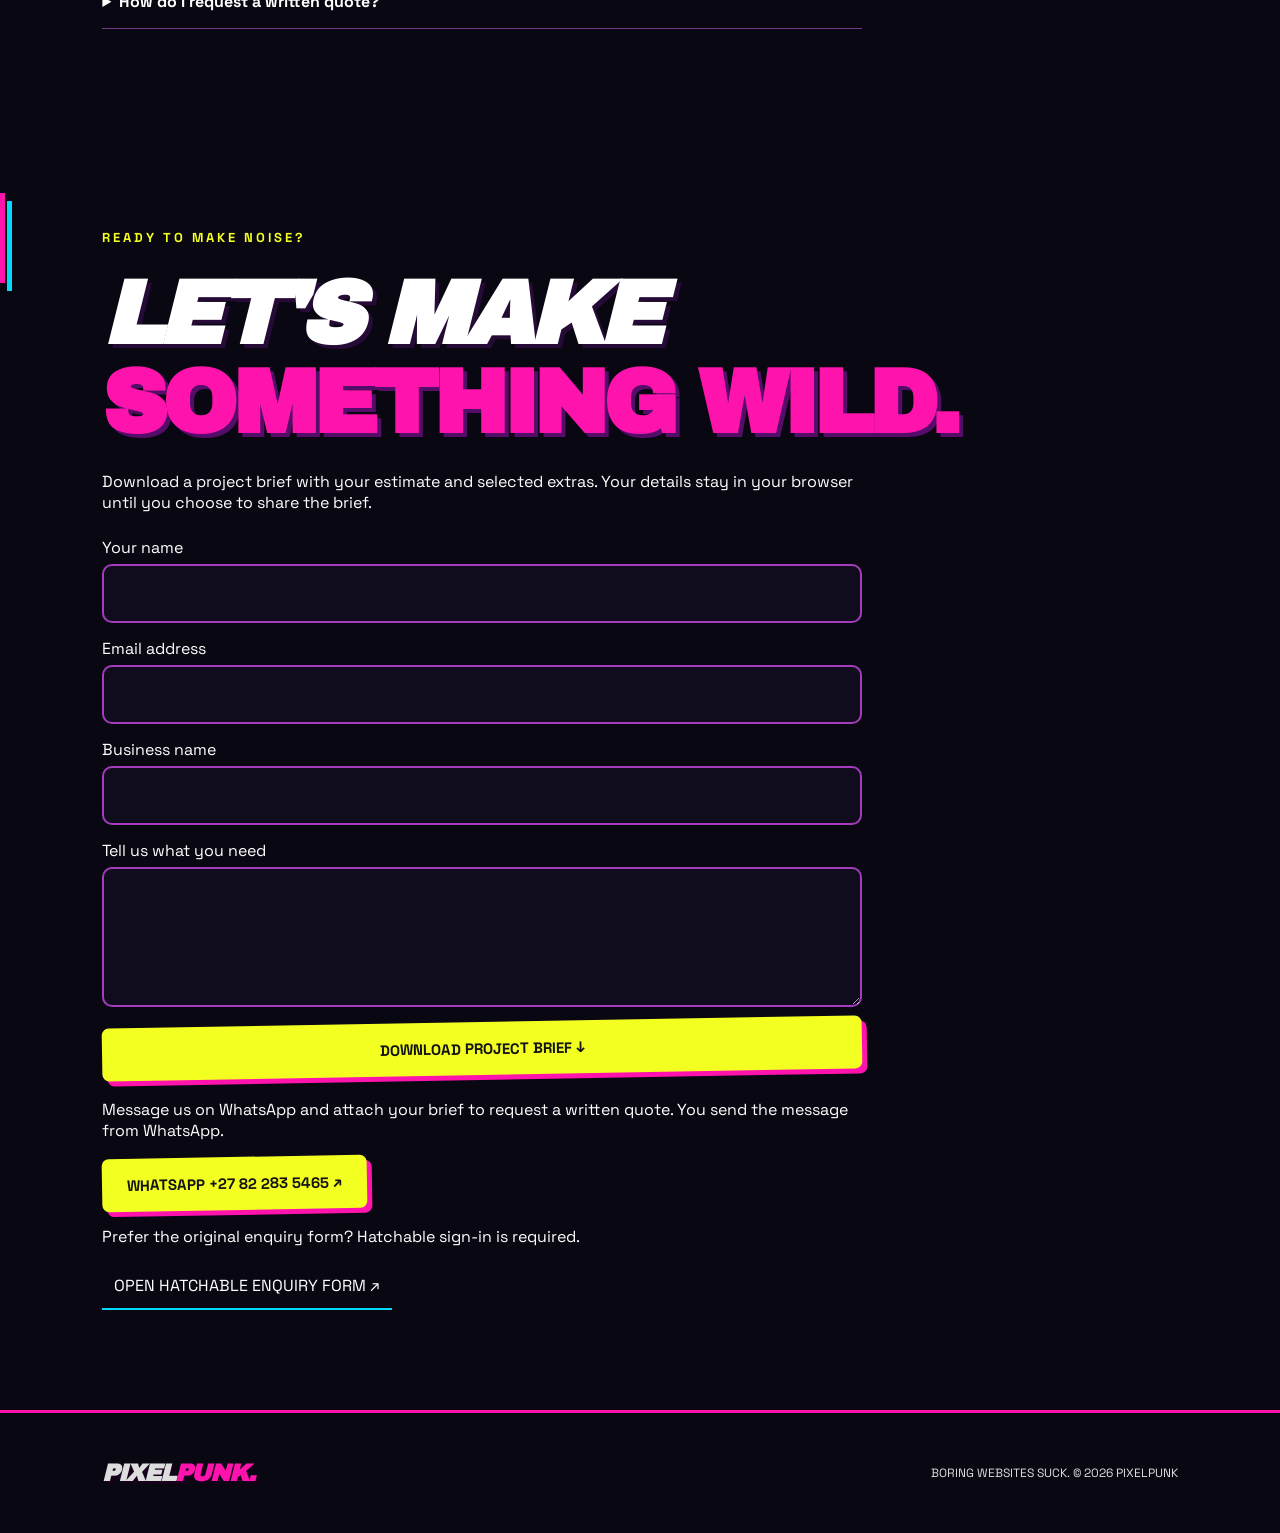
==== commit ef85cc62: "Add WhatsApp quote flow and South Africa marketing updates" ====
--- a/site/index.html
+++ b/site/index.html
@@ -1,23 +1,60 @@
-<!doctype html><html lang="en"><meta charset="utf-8"><meta name="viewport" content="width=device-width,initial-scale=1"><meta name="description" content="PIXELPUNK builds bold websites and smart business automations."><title>PIXELPUNK — Boring websites suck.</title><link rel="stylesheet" href="./style.css">
+<!doctype html><html lang="en-ZA">
+<head>
+<meta charset="utf-8"><meta name="viewport" content="width=device-width,initial-scale=1"><meta name="description" content="PIXELPUNK builds responsive websites, booking flows and business automations for South African businesses. Compare ZAR pricing and request a quote on WhatsApp.">
+<title>PIXELPUNK | Web Design &amp; Business Automation South Africa</title>
+<link rel="canonical" href="https://steyngrove.github.io/pixelpunk/">
+<meta property="og:type" content="website">
+<meta property="og:locale" content="en_ZA">
+<meta property="og:title" content="PIXELPUNK | Web Design &amp; Business Automation South Africa">
+<meta property="og:description" content="Responsive websites, booking flows and smart automation for South African businesses. Get an estimate in rand.">
+<meta property="og:url" content="https://steyngrove.github.io/pixelpunk/">
+<script type="application/ld+json">
+{
+  "@context": "https://schema.org",
+  "@type": "Organization",
+  "name": "PIXELPUNK",
+  "url": "https://steyngrove.github.io/pixelpunk/",
+  "description": "Web design and business automation for South African businesses.",
+  "areaServed": {"@type": "Country", "name": "South Africa"},
+  "contactPoint": {
+    "@type": "ContactPoint",
+    "contactType": "Sales enquiries via WhatsApp",
+    "telephone": "+27822835465",
+    "url": "https://wa.me/27822835465"
+  }
+}
+</script><link rel="stylesheet" href="./style.css">
+</head>
 <body>
-<header><a class="logo" href="./">PIXEL<span>PUNK.</span></a><nav><a href="#services">Services</a><a href="#pricing">Pricing</a><a href="#quote">Instant quote</a><a href="#help">FAQ</a></nav><a class="btn small" href="#contact">LET'S TALK ↗</a></header>
+<header><a class="logo" href="./">PIXEL<span>PUNK.</span></a><nav><a href="#services">Services</a><a href="#pricing">Pricing</a><a href="#quote">Instant quote</a><a href="#work">Portfolio</a><a href="#help">FAQ</a></nav><a class="btn small" href="#contact">LET'S TALK ↗</a></header>
 <main>
-<section class="hero"><div class="eyebrow">⚡ NOT YOUR AVERAGE WEB AGENCY</div><h1>BORING<br>WEBSITES<br><em>SUCK.</em></h1><p>We build the wild stuff. Beautiful websites, clever automation and digital experiences that actually work for your business.</p><div class="actions"><a class="btn" href="#quote">GET MY QUOTE ↗</a><a class="outline" href="#services">SEE THE MAGIC ↓</a></div><div class="sticker">100%<br>NO BORING</div></section>
+<section class="hero"><div class="eyebrow">⚡ NOT YOUR AVERAGE WEB AGENCY</div><h1>BORING<br>WEBSITES<br><em>SUCK.</em></h1><p>We build the wild stuff. Beautiful websites, clever automation and digital experiences for businesses across South Africa.</p><div class="actions"><a class="btn" href="#quote">GET MY QUOTE ↗</a><a class="outline" href="#services">SEE THE MAGIC ↓</a></div><div class="sticker">100%<br>NO BORING</div></section>
 <section class="marquee">✳ DESIGN LOUD ✳ BUILD SMART ✳ GROW FAST ✳ DESIGN LOUD ✳ BUILD SMART ✳</section>
 <section id="services"><div class="eyebrow">WHAT WE DO</div><h2>WE MAKE THE<br><em>INTERNET POP.</em></h2><div class="cards">
 <article><b>01 /</b><h3>Websites with attitude</h3><p>Responsive, fast, distinctive websites made to turn browsers into buyers.</p></article>
 <article><b>02 /</b><h3>AI-powered assistance</h3><p>Smart enquiry handling, lead capture and customer support workflows.</p></article>
 <article><b>03 /</b><h3>Automate the boring</h3><p>Booking flows, WhatsApp links, forms and business integrations.</p></article></div></section>
 <section id="pricing"><div class="eyebrow">SIMPLE STARTING PRICES</div><h2>BIG ENERGY.<br><em>REAL VALUE.</em></h2><div class="cards pricing">
-<article><h3>STARTER</h3><div class="price">R2,999</div><p>Once-off setup + R399/month</p><ul><li>Professional mobile website</li><li>Contact form</li><li>Basic maintenance</li></ul><a href="#contact">LET'S GO ↗</a></article>
-<article class="featured"><div class="flag">MOST POPULAR</div><h3>BUSINESS</h3><div class="price">R7,999</div><p>Once-off setup + R999/month</p><ul><li>Everything in Starter</li><li>Booking and WhatsApp flows</li><li>SEO foundations</li></ul><a href="#contact">LEVEL UP ↗</a></article>
-<article><h3>AI PRO</h3><div class="price">R14,999</div><p>Once-off setup + R1,999/month</p><ul><li>Everything in Business</li><li>AI enquiry assistant setup</li><li>Lead follow-up workflows</li></ul><a href="#contact">GO WILD ↗</a></article></div><p class="fine">Indicative prices in ZAR. Final scope, AI usage, hosting and third-party fees confirmed in a written quote.</p></section>
-<section id="quote"><div class="eyebrow">NO GUESSWORK</div><h2>BUILD YOUR<br><em>OWN QUOTE.</em></h2><div class="quote"><label>Choose a package<select id="package"><option value="0">Starter</option><option value="1">Business</option><option value="2">AI Pro</option></select></label><label><input type="checkbox" id="shop"> Online store (+R3,500 setup)</label><label><input type="checkbox" id="copy"> Copywriting (+R1,200 setup)</label><label><input type="checkbox" id="brand"> Brand starter kit (+R1,800 setup)</label><div class="total" aria-live="polite"><div>Estimated setup <strong id="setup">R2,999</strong></div><div>Estimated monthly <strong id="monthly">R399</strong></div></div><a class="btn" href="#contact">PREPARE A PROJECT BRIEF ↗</a></div></section>
+<article><h3>STARTER</h3><div class="price">R2,999</div><p>Once-off setup + R399/month</p><ul><li>Professional mobile website</li><li>Contact form</li><li>Basic maintenance</li></ul><a href="#quote" data-package="0">LET'S GO ↗</a></article>
+<article class="featured"><div class="flag">MOST POPULAR</div><h3>BUSINESS</h3><div class="price">R7,999</div><p>Once-off setup + R999/month</p><ul><li>Everything in Starter</li><li>Booking and WhatsApp flows</li><li>SEO foundations</li></ul><a href="#quote" data-package="1">LEVEL UP ↗</a></article>
+<article><h3>AI PRO</h3><div class="price">R14,999</div><p>Once-off setup + R1,999/month</p><ul><li>Everything in Business</li><li>AI enquiry assistant setup</li><li>Lead follow-up workflows</li></ul><a href="#quote" data-package="2">GO WILD ↗</a></article></div><p class="fine">Indicative prices in ZAR. Final scope, AI usage, hosting and third-party fees confirmed in a written quote.</p></section>
+<section id="quote"><div class="eyebrow">NO GUESSWORK</div><h2>BUILD YOUR<br><em>OWN QUOTE.</em></h2><div class="quote"><label>Choose a package<select id="package"><option value="0">Starter</option><option value="1">Business</option><option value="2">AI Pro</option></select></label><label><input type="checkbox" id="shop"> Online store (+R3,500 setup)</label><label><input type="checkbox" id="copy"> Copywriting (+R1,200 setup)</label><label><input type="checkbox" id="brand"> Brand starter kit (+R1,800 setup)</label><div class="total" aria-live="polite"><div>Estimated setup <strong id="setup">R2,999</strong></div><div>Estimated monthly <strong id="monthly">R399</strong></div></div><p id="quote-help">Open an editable WhatsApp draft with your selected package, extras and estimate. Send it from WhatsApp when you’re ready.</p>
+<a class="btn" id="whatsapp-quote" href="https://wa.me/27822835465" aria-describedby="quote-help">OPEN QUOTE IN WHATSAPP ↗</a>
+<a class="outline" href="#contact">Prepare a downloadable project brief</a>
+<noscript>Enable JavaScript to include your selections in the WhatsApp draft.</noscript></div></section>
+<section id="work">
+<h2>PORTFOLIO</h2>
+<div class="cards portfolio">
+<article><b>SELF-INITIATED PROJECT</b><h3>PIXELPUNK marketing site</h3>
+<p>This site showcases our responsive web design, interactive pricing and WhatsApp quote flow.</p>
+<a class="outline" href="#quote">TRY THE QUOTE FLOW ↗</a></article>
+</div>
+</section>
 <section id="help"><div class="eyebrow">FREQUENTLY ASKED QUESTIONS</div><h2>GOT A <em>QUESTION?</em></h2>
 <div class="faq">
 <details><summary>What does PIXELPUNK build?</summary><p>We build responsive websites, booking and WhatsApp flows, and AI-powered enquiry and follow-up workflows.</p></details>
 <details><summary>How much does a website cost?</summary><p>See our <a href="#pricing">starting prices</a> and use the <a href="#quote">quote calculator</a> to estimate setup and monthly costs in ZAR. Final scope and fees are confirmed in a written quote.</p></details>
-<details><summary>How do I request a written quote?</summary><p>Download your <a href="#contact">project brief</a>, then message us on WhatsApp and attach the brief.</p></details>
+<details><summary>How do I request a written quote?</summary><p>Open your estimate from the <a href="#quote">quote calculator</a> in WhatsApp and send it when you’re ready. You can also download a <a href="#contact">project brief</a> and attach it.</p></details>
 </div></section>
 <section id="contact"><div class="eyebrow">READY TO MAKE NOISE?</div><h2>LET'S MAKE<br><em>SOMETHING WILD.</em></h2><p>Download a project brief with your estimate and selected extras. Your details stay in your browser until you choose to share the brief.</p>
 <form id="lead">
@@ -33,4 +70,8 @@
 <p>Prefer the original enquiry form? Hatchable sign-in is required.</p>
 <a class="outline" href="https://pixelpunk.hatchable.site/brief.html">OPEN HATCHABLE ENQUIRY FORM ↗</a></section></main>
 <footer><strong>PIXEL<span>PUNK.</span></strong><p>BORING WEBSITES SUCK. © 2026 PIXELPUNK</p></footer>
+<nav class="mobile-actions" aria-label="Quick contact">
+<a href="#quote">Build a quote</a>
+<a href="https://wa.me/27822835465">WhatsApp us ↗</a>
+</nav>
 <script src="./app.js"></script></body></html>
--- a/site/style.css
+++ b/site/style.css
@@ -15,3 +15,41 @@
   .actions, .total div { flex-wrap: wrap; gap: 12px; }
   .sticker { top: 55%; }
 }
+
+#quote-help { margin: 0; color: var(--muted); line-height: 1.5; }
+.quote .outline, .portfolio .outline { justify-self: start; display: inline-block; }
+.portfolio { grid-template-columns: minmax(0, 480px); }
+.mobile-actions { display: none; }
+
+@media (max-width: 800px) {
+  body { padding-bottom: calc(70px + env(safe-area-inset-bottom)); }
+  .mobile-actions {
+    position: fixed;
+    z-index: 3;
+    inset: auto 0 0;
+    display: grid;
+    grid-template-columns: 1fr 1fr;
+    gap: 8px;
+    padding: 8px 5% calc(8px + env(safe-area-inset-bottom));
+    background: var(--dark);
+    border-top: 2px solid var(--pink);
+  }
+  .mobile-actions a {
+    display: grid;
+    place-items: center;
+    min-height: 44px;
+    padding: 6px;
+    text-align: center;
+    font-weight: 700;
+    border: 1px solid var(--pink);
+    border-radius: 7px;
+  }
+  .mobile-actions a:last-child { background: var(--lime); color: var(--dark); }
+  .quote label:has(input) { display: flex; align-items: center; gap: 8px; min-height: 44px; }
+  .quote input { flex-shrink: 0; }
+  .quote { gap: 12px; }
+}
+
+@media (min-width: 801px) and (max-width: 950px) {
+  header nav { gap: 12px; }
+}
